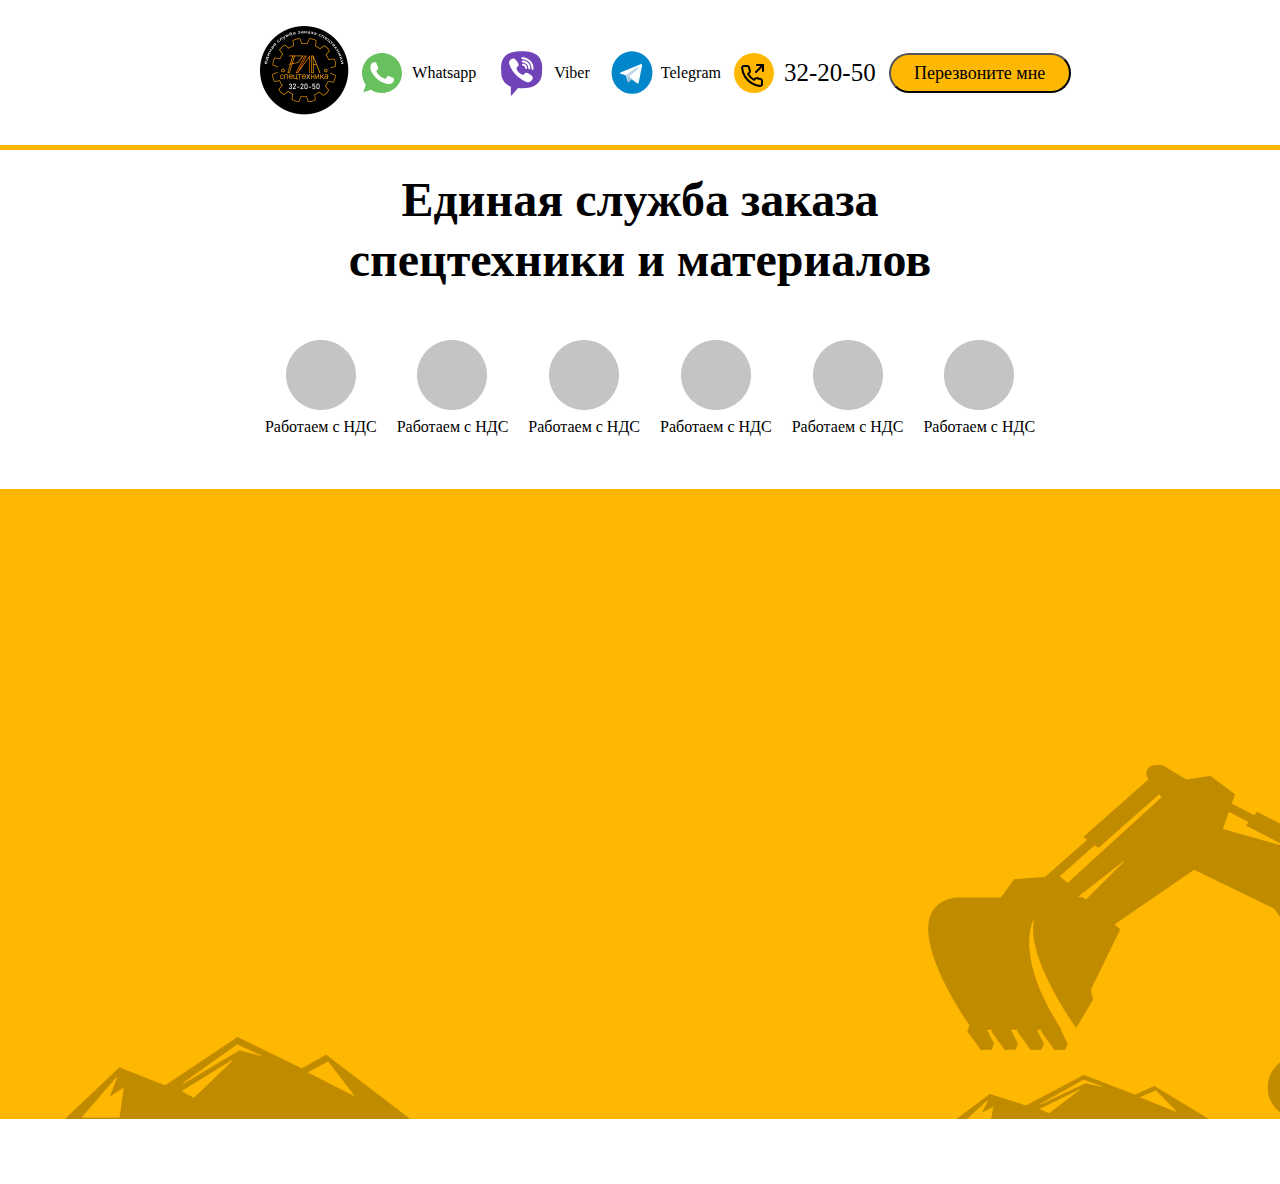
==== index.html @ a7c068f3 "main_page" ====
<!DOCTYPE html>
<html lang="ru">
<head>
    <title>РИА-спецтехника</title>
    <meta name="description" content=""/>
	<meta name="keywords" content=""/>
    <meta charset="UTF-8">
    <meta http-equiv="X-UA-Compatible" content="IE=edge">
    <meta name="viewport" content="width=device-width, initial-scale=1.0">
    <link rel="stylesheet" href="css/reset.css">
    <link rel="stylesheet" href="css/style.css">
</head>

<body>
    <div class="wrapper">
        <header>
            <div class="container">
                <ul class="social">
                    <a href="/" class="header__logo"><img src="images/logo.png" alt="logo"></a>
                    <li class="social__item whatsapp"><a href="/"><img src="images/WhatsApp 1.svg" alt=""></a><span>Whatsapp</span></li>
                    <li class="social__item viber"><a href="/"><img src="images/viber_1.svg" alt=""></a><span>Viber</span></li>
                    <li class="social__item telegramm"><a href="/"><img src="images/telegram.svg" alt=""></a><span>Telegram</span></li>
                    <li class="social__item call"><a href="tel:32-20-50"><img src="images/call.svg" alt=""></a><span>32-20-50</span></li>
                    <button type="button" class="btn__item" data-toggle="modal" data-target="#modal-call__me">Перезвоните мне</button>
                </ul>
            </div>
            <div class="divider"></div>
        </header>
        <main>
            <div class="container">
                <h1>Единая служба заказа <br> спецтехники и материалов</h1>
                <ul class="adv">
                    <li class="adv__item"><img src="images/ellipse.png" alt=""><span class="adv__span">Работаем с НДС</span></img></li>
                    <li class="adv__item"><img src="images/ellipse.png" alt=""><span class="adv__span">Работаем с НДС</span></img></li>
                    <li class="adv__item"><img src="images/ellipse.png" alt=""><span class="adv__span">Работаем с НДС</span></img></li>
                    <li class="adv__item"><img src="images/ellipse.png" alt=""><span class="adv__span">Работаем с НДС</span></img></li>
                    <li class="adv__item"><img src="images/ellipse.png" alt=""><span class="adv__span">Работаем с НДС</span></img></li>
                    <li class="adv__item"><img src="images/ellipse.png" alt=""><span class="adv__span">Работаем с НДС</span></img></li>
                </ul>
            </div>
            <div class="order__background">
                <img src="images/background_1.png" class="back1" alt="">
                <img src="images/background_2.png" class="back2" alt="">
            </div>
        </main>
        <footer>
    
        </footer>
    </div>
</body>
</html>
---- css/style.css ----
html {
    font-family: Roboto;
    font-style: normal;
    -ms-text-size-adjust: 100%;
    -webkit-text-size-adjust: 100%
}

.container{
    max-width: 1440px;
    margin: 0px auto;
    padding: 0px 15px;
    display: flex;
}

@media(max-width:1200px){
    .container{
        max-width: 970px;
    }
}
@media(max-width:992px){
    .container{
        max-width: 750px;
    }
}
@media(max-width:767px){
    .container{
        max-width: none;
    }
}

.wrapper{
    display: flex;
    min-height: 100%;
    overflow: hidden;
    flex-direction: column;
}

header .container{
    display: flex;
    flex-direction: column;
    align-items: center;
}
main .container{
    flex-direction: column;
}


.header__logo img{
    max-width: 113px;
    max-height: 113px;
}

.social{
    display: flex;
    align-items: center;
}

.social__item{
    display: flex;
    align-items: center;
}

.whatsapp a, .call a{
    margin-right: 10px;
}

.social__item span{
    margin-right: 13px;
}

.call span{
    font-size: 25px;
    font-weight: 500px;
}

.btn__item{
    width: 182px;
    height: 40px;
    background: #FFB802;
    border-radius: 35px;
    font-weight: 500;
    font-size: 18px;
    line-height: 20px;
}

.divider{
    border-bottom: 5px solid #FFB802;
}

main h1{
    font-size: 48px;
    line-height: 60px;
    text-align: center;
    margin: 20px 0px 50px 0px;
}

.adv{
    display: flex;
    margin: 0 auto;
    margin-bottom: 50px;
}

.adv__item{
    margin-right: 20px;
    text-align: -webkit-center;
}

.adv__item img{
    margin-bottom: 5px;
}


.order__background{
    height: 630px;
    position: relative;
    background: #FFB802;
    margin-bottom: 65px;
    overflow: hidden;
}

.back1{
    position: absolute;
    width: 358px;
    height: 94px;
    left: 52px;
    top: 548px;
}

.back2{
    position: absolute;
    width: 480px;
    height: 369px;
    left: 928px;
    top: 276px;
}
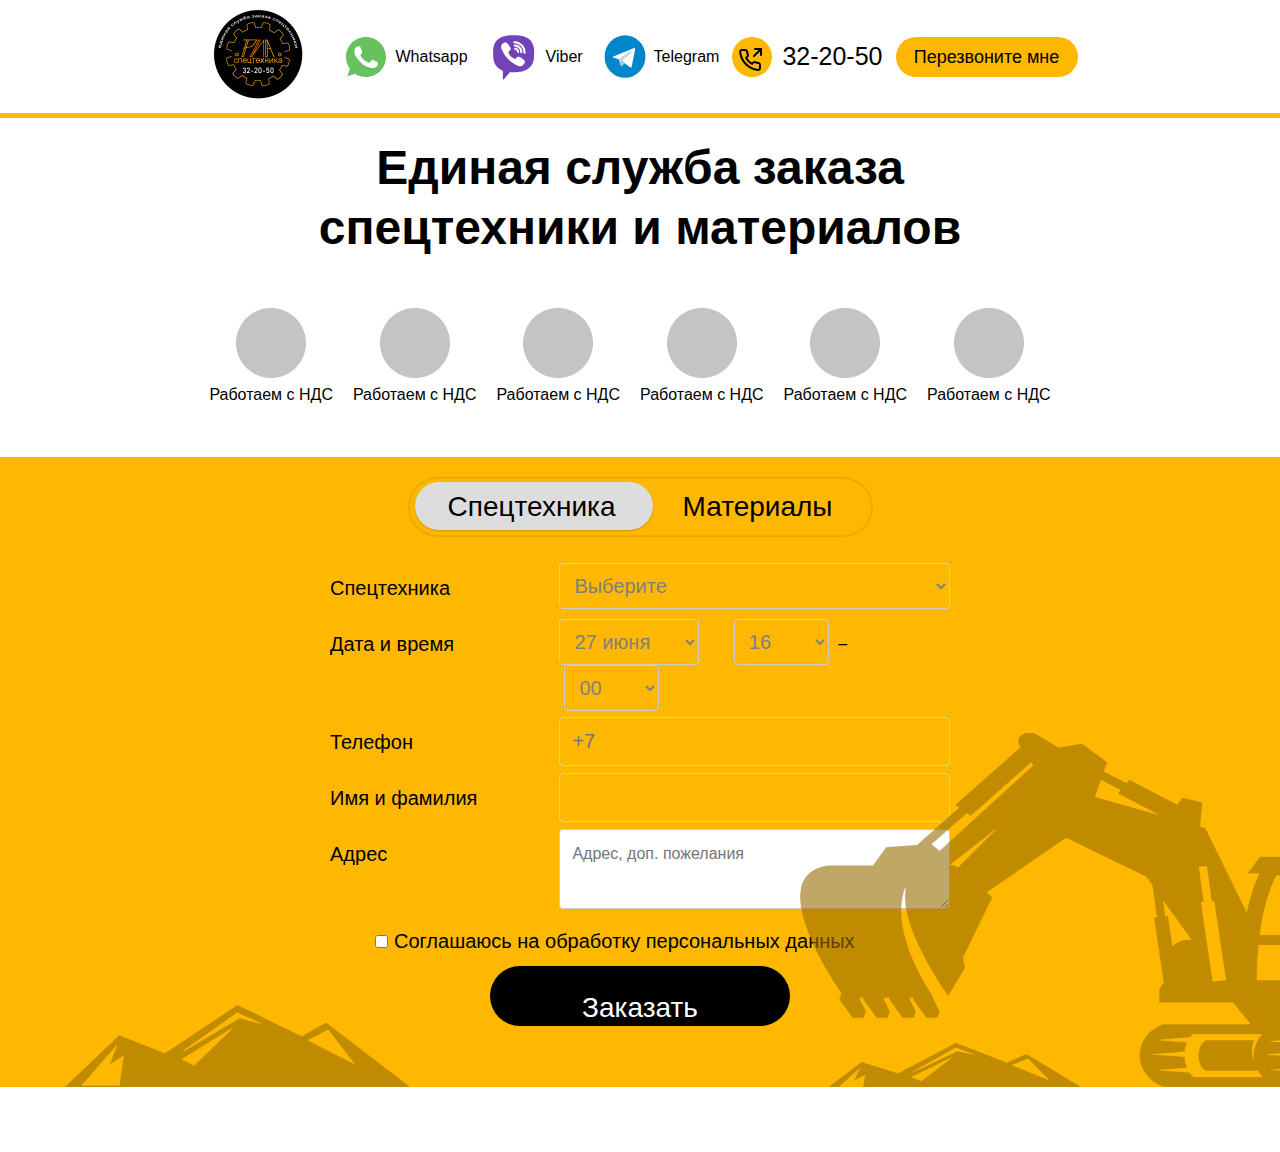
==== commit 0554cd2e: "office" ====
--- a/index.html
+++ b/index.html
@@ -39,6 +39,82 @@
                 </ul>
             </div>
             <div class="order__background">
+                <div class="order__wrapper">
+                    <div class="toggle">
+                      <input type="checkbox" class="check">
+                      <b class="b switch"></b>
+                      <b class="b track"><span class="left">Спецтехника</span><span class="right">Материалы</span></b>
+                    </div>
+                    <form action="" class="order">
+                       <div class="row">
+                          <div class="col-25">
+                            <label for="fname">Спецтехника</label>
+                          </div>
+                          <div class="col-75">
+                            <select id="tech" name="tech">
+                              <option value="" disabled selected>Выберите</option>
+                              <option value="kamaz">Камаз</option>
+                              <option value="traktor">Трактор</option>
+                              <option value="samosval">Самосвал</option>
+                            </select>
+                          </div>
+                        </div>
+                        <div class="row">
+                          <div class="col-25">
+                            <label for="lname">Дата и время</label>
+                          </div>
+                          <div class="col-75">
+                                    <select id="day" name="country">
+                              <option value="australia">27 июня</option>
+                              <option value="canada">28 июня</option>
+                              <option value="usa">29 июня</option>
+                            </select>
+                                    <select id="hour" name="country">
+                              <option value="australia">16</option>
+                              <option value="canada">17</option>
+                              <option value="usa">18</option>
+                            </select><span> &ndash; </span>
+                                    <select id="minute" name="country">
+                              <option value="australia">00</option>
+                              <option value="canada">20</option>
+                              <option value="usa">40</option>
+                            </select>
+                          </div>
+                        </div>
+                        <div class="row">
+                          <div class="col-25">
+                            <label for="country">Телефон</label>
+                          </div>
+                          <div class="col-75">
+                              <input type="text" name="order__phone" placeholder="+7" >
+                          </div>
+                        </div>
+                          <div class="row">
+                          <div class="col-25">
+                            <label for="country">Имя и фамилия</label>
+                          </div>
+                          <div class="col-75">
+                              <input type="text" name="order__fio" placeholder="" >
+                          </div>
+                        </div>
+                        <div class="row">
+                          <div class="col-25">
+                            <label for="subadressject">Адрес</label>
+                          </div>
+                          <div class="col-75">
+                            <textarea id="adress" name="adress" placeholder="Адрес, доп. пожелания"></textarea>
+                          </div>
+                        </div>
+                      <div class="mid__row">
+                        <label>
+                      <input class="accept" type="checkbox" name="accept" value="yes">  Соглашаюсь на обработку персональных данных
+                    </label>
+                        <div class="row">
+                          <input type="submit" value="Заказать">
+                        </div>
+                      </div>
+                    </form>
+                      </div>
                 <img src="images/background_1.png" class="back1" alt="">
                 <img src="images/background_2.png" class="back2" alt="">
             </div>
--- a/css/style.css
+++ b/css/style.css
@@ -1,12 +1,12 @@
 html {
-    font-family: Roboto;
+    font-family: -apple-system, BlinkMacSystemFont, "Segoe UI", Roboto, "Helvetica Neue", Arial, sans-serif, "Apple Color Emoji", "Segoe UI Emoji", "Segoe UI Symbol";
     font-style: normal;
     -ms-text-size-adjust: 100%;
     -webkit-text-size-adjust: 100%
 }
 
 .container{
-    max-width: 1440px;
+    max-width: 940px;
     margin: 0px auto;
     padding: 0px 15px;
     display: flex;
@@ -45,6 +45,9 @@
 }
 
 
+.header__logo{
+    margin-right: 30px;
+}
 .header__logo img{
     max-width: 113px;
     max-height: 113px;
@@ -70,7 +73,7 @@
 
 .call span{
     font-size: 25px;
-    font-weight: 500px;
+    font-weight: 500;
 }
 
 .btn__item{
@@ -81,6 +84,7 @@
     font-weight: 500;
     font-size: 18px;
     line-height: 20px;
+    border: none;
 }
 
 .divider{
@@ -130,6 +134,247 @@
     position: absolute;
     width: 480px;
     height: 369px;
-    left: 928px;
+    right: 0px;
     top: 276px;
-}+}
+
+
+
+
+
+
+
+
+
+
+
+
+
+
+
+
+
+
+
+
+* {
+    margin: 0;
+    padding: 0;
+    position: relative;
+    box-sizing: border-box;
+  }
+  
+  html, body {
+    height: 100%;
+  }
+  
+  .b {
+    display: block;
+  }
+  
+  .toggle {
+    position: absolute;
+    top: 20px;
+    width: 465px;
+    height: 60px;
+    border-radius: 100px;
+  /*   background-color: #ddd; */
+    
+    overflow: hidden;
+    box-shadow: inset 0 0 2px 1px rgba(0,0,0,.05);
+  }
+  
+  .check {
+    position: absolute;
+    display: block;
+    cursor: pointer;
+    top: 0;
+    left: 0;
+    width: 100%;
+    height: 100%;
+    opacity: 0;
+    z-index: 6;
+  }
+  
+    
+  
+    .check:checked ~ .switch {
+      right: 7px;
+      left: 220px;
+      transition: .35s cubic-bezier(0.785, 0.135, 0.150, 0.860);
+      transition-property: left, right;
+      transition-delay: .05s, 0s;
+    }
+  
+  .switch {
+    position: absolute;
+    left: 7px;
+    top: 5px;
+    bottom: 7px;
+    right: 220px;
+    background-color: #fff;
+    border-radius: 36px;
+    z-index: 1;
+    transition: .35s cubic-bezier(0.785, 0.135, 0.150, 0.860);
+    transition-property: left, right;
+    transition-delay: 0s, .05s;
+    box-shadow: 0 1px 2px rgba(0,0,0,.2);
+    background-color: #ddd;
+  }
+  
+  .track {
+    position: absolute;
+    left: 0;
+    top: 0;
+    right: 0;
+    bottom: 0;
+    transition: .35s cubic-bezier(0.785, 0.135, 0.150, 0.860);
+    box-shadow: inset 0 0 0 2px rgba(0,0,0,.05);
+    border-radius: 40px;
+  }
+  
+  .track span{
+    position: absolute;
+    font-weight: 500;
+    font-size: 28px;
+    line-height: 60px;
+     z-index:2 ;
+  }
+  
+  .track .left{
+    left: 40px;
+  }
+  
+  .track .right{
+    right: 40px;
+  }
+  
+  
+  
+  input[type=text], select, textarea {
+      width: 100%;
+      padding: 12px;
+      border: 1px solid #ccc;
+      border-radius: 4px;
+      resize: vertical;
+  }
+  
+  label {
+      padding: 15px 50px 15px 0;
+      display: inline-block;
+      font-size: 20px;
+  }
+  
+  input[type=submit] {
+      background-color: #4CAF50;
+      color: white;
+      padding: 12px 20px;
+      border: none;
+      border-radius: 4px;
+      cursor: pointer;
+      float: right;
+  }
+  
+  
+  
+  
+  
+  .col-25 {
+      float: left;
+      width: 37%;
+      margin-top: 6px;
+  }
+  
+  .col-75 {
+      float: left;
+      width: 63%;
+      margin-top: 6px;
+  }
+  
+  /* Clear floats after the columns */
+  .row:after {
+      content: "";
+      display: table;
+      clear: both;
+  }
+  
+  /* Responsive layout - when the screen is less than 600px wide, make the two columns stack on top of each other instead of next to each other */
+  @media screen and (max-width: 600px) {
+      .col-25, .col-75, input[type=submit] {
+          width: 100%;
+          margin-top: 0;
+      }
+  }
+  
+  form{
+  /*   max-width: 600px; */
+    width: 620px;
+  }
+  
+  .order__wrapper{
+    display: flex;
+    flex-direction: column;
+    align-items: center;
+  }
+  
+  .order{
+    padding-top: 100px;
+    max-width: 620px;
+  }
+  
+  select, input{
+    background-color: transparent;
+    font-size: 20px;
+    line-height: 20px;
+    color: #808080;
+    padding: 10px;
+  }
+  
+  #day{
+    max-width: 140px;
+    margin-right: 30px;
+  }
+  
+  #hour{
+    margin-right: 5px;
+  }
+  #minute{
+    margin-left: 5px;
+  }
+  
+  
+  #hour, #minute{
+    max-width: 95px;
+  }
+  
+  #adress{
+    height:80px;
+  }
+  
+  label{
+    font-size: 20px;
+    line-height: 20px;
+    font-weight: 400;
+  }
+  
+  .accept{
+    font-weight: 400;
+  }
+  
+  input[type="submit"]{
+    background: #000000;
+    border-radius: 70px;
+    width: 300px;
+    height: 60px;
+    margin:0 auto;
+    font-weight: 500;
+  font-size: 28px;
+  line-height: 60px;
+    
+  }
+  
+  .mid__row{
+     flex-direction: column;
+     display: flex;
+     align-items: center;
+  }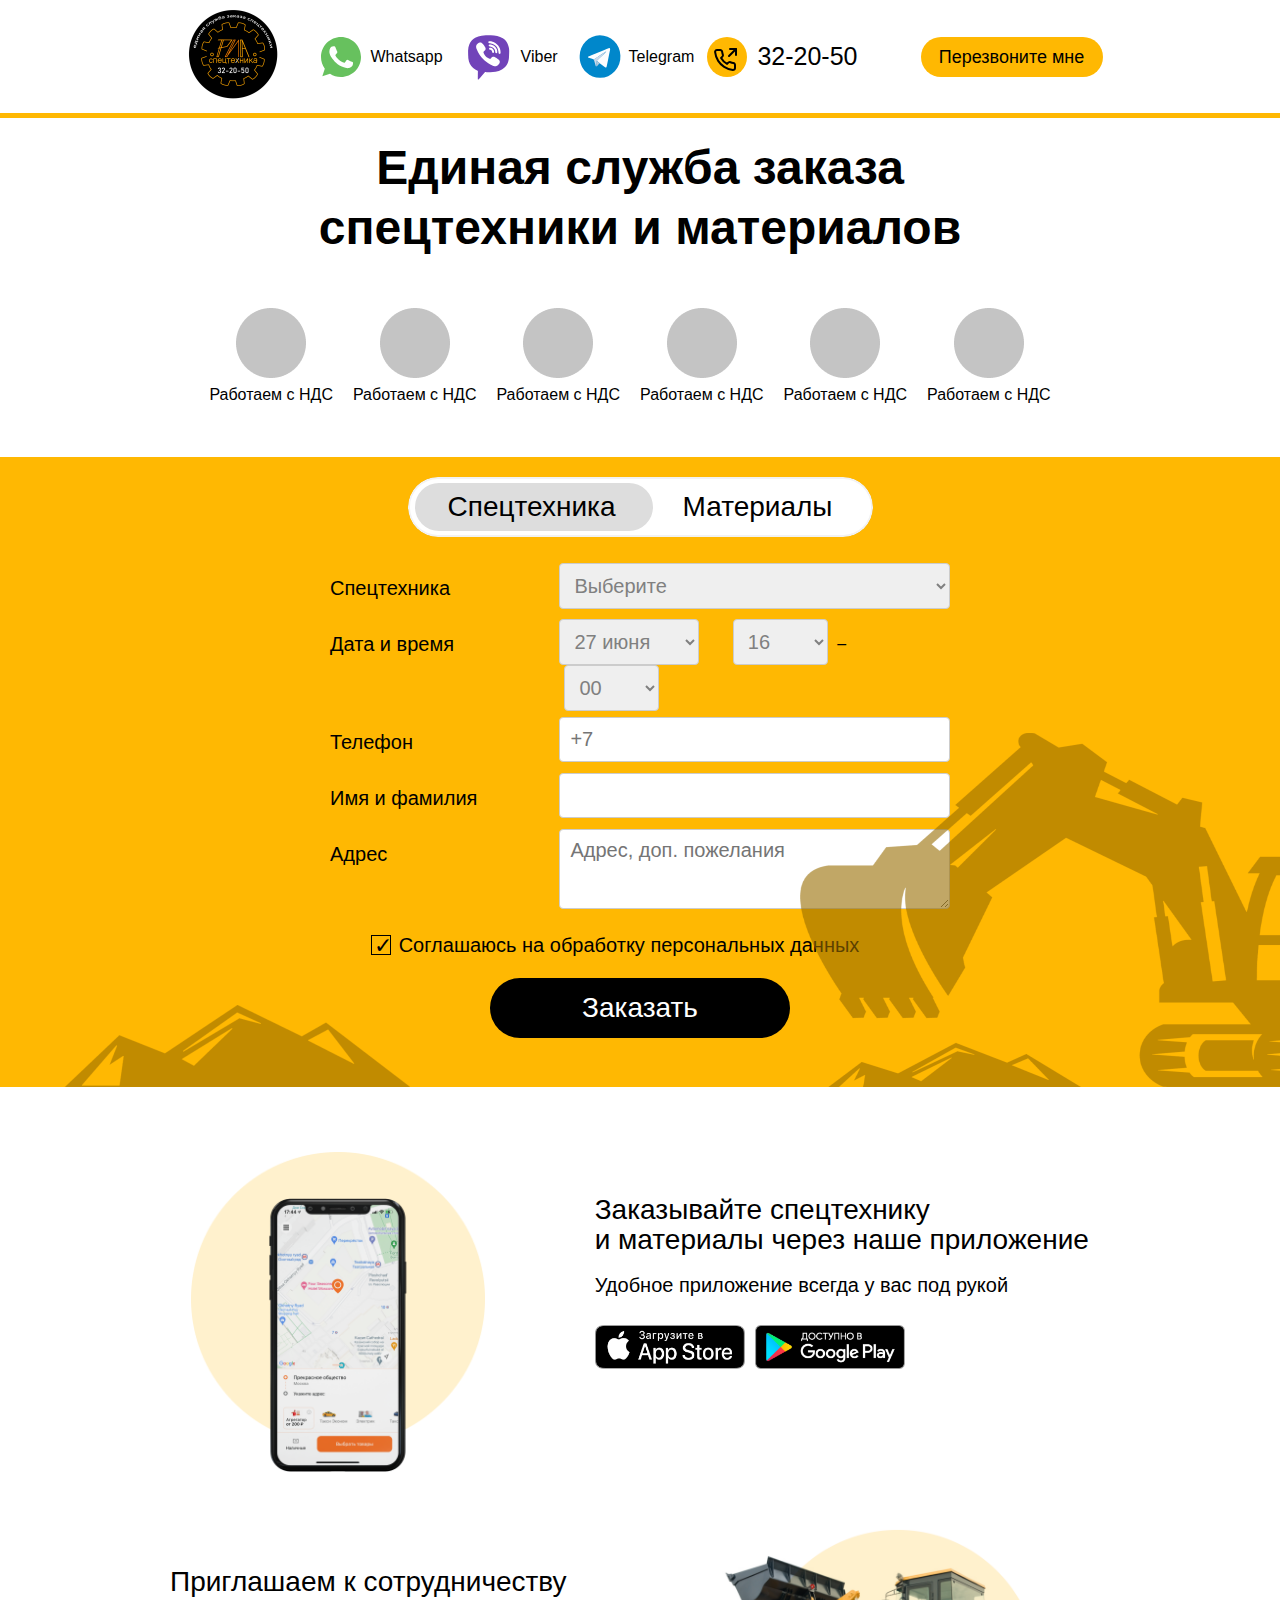
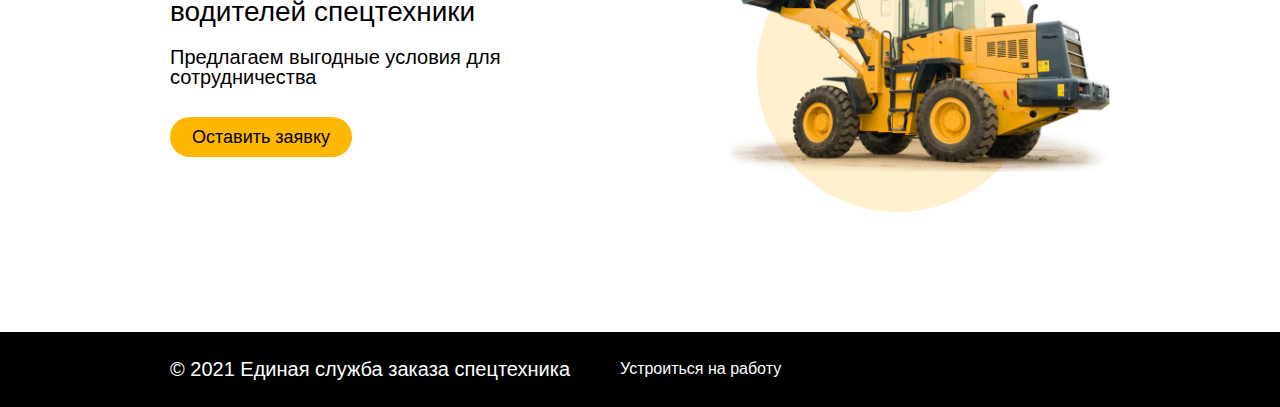
==== commit 0e82e7b4: "add job page" ====
--- a/index.html
+++ b/index.html
@@ -21,7 +21,7 @@
                     <li class="social__item viber"><a href="/"><img src="images/viber_1.svg" alt=""></a><span>Viber</span></li>
                     <li class="social__item telegramm"><a href="/"><img src="images/telegram.svg" alt=""></a><span>Telegram</span></li>
                     <li class="social__item call"><a href="tel:32-20-50"><img src="images/call.svg" alt=""></a><span>32-20-50</span></li>
-                    <button type="button" class="btn__item" data-toggle="modal" data-target="#modal-call__me">Перезвоните мне</button>
+                    <a href=""><button type="button" class="btn__item" data-toggle="modal" data-target="#modal-call__me">Перезвоните мне</button></a>
                 </ul>
             </div>
             <div class="divider"></div>
@@ -64,20 +64,20 @@
                             <label for="lname">Дата и время</label>
                           </div>
                           <div class="col-75">
-                                    <select id="day" name="country">
-                              <option value="australia">27 июня</option>
-                              <option value="canada">28 июня</option>
-                              <option value="usa">29 июня</option>
+                                    <select id="day" name="day">
+                              <option value="">27 июня</option>
+                              <option value="">28 июня</option>
+                              <option value="">29 июня</option>
                             </select>
-                                    <select id="hour" name="country">
-                              <option value="australia">16</option>
-                              <option value="canada">17</option>
-                              <option value="usa">18</option>
+                                    <select id="hour" name="hour">
+                              <option value="">16</option>
+                              <option value="">17</option>
+                              <option value="">18</option>
                             </select><span> &ndash; </span>
-                                    <select id="minute" name="country">
-                              <option value="australia">00</option>
-                              <option value="canada">20</option>
-                              <option value="usa">40</option>
+                                    <select id="minute" name="minute">
+                              <option value="">00</option>
+                              <option value="">20</option>
+                              <option value="">40</option>
                             </select>
                           </div>
                         </div>
@@ -106,11 +106,11 @@
                           </div>
                         </div>
                       <div class="mid__row">
-                        <label>
-                      <input class="accept" type="checkbox" name="accept" value="yes">  Соглашаюсь на обработку персональных данных
-                    </label>
+                       
+                    <input type="checkbox" id="accept" name="accept" value="yes" checked>
+                    <label for="accept"><span></span>Соглашаюсь на обработку персональных данных</label>
                         <div class="row">
-                          <input type="submit" value="Заказать">
+                          <input type="submit" value="Заказать" class="order__submit">
                         </div>
                       </div>
                     </form>
@@ -118,9 +118,39 @@
                 <img src="images/background_1.png" class="back1" alt="">
                 <img src="images/background_2.png" class="back2" alt="">
             </div>
+            <div class="app">
+              <div class="container flex">
+              <div class="mockup">
+                <img src="images/mockup_app.png" alt="">
+              </div>
+              <div class="download">
+                  <h2>Заказывайте спецтехнику <br> и материалы через наше приложение</h2>
+                  <h3>Удобное приложение всегда у вас под рукой</h3>
+                  <div class="apps">
+                    <img src="images/appstore.png" alt="">
+                    <img src="images/googleplay.png" alt="">
+                  </div>
+              </div>
+            </div>
+          </div>
+          <div class="sotr">
+            <div class="container flex">
+            <div class="sotr__accent">
+              <h2>Приглашаем к сотрудничеству <br> водителей спецтехники</h2>
+              <h3>Предлагаем выгодные условия для  сотрудничества</h3>
+              <a href="job.html"><button type="button" class="btn__item" data-toggle="" data-target="">Оставить заявку</button></a>
+          </div>
+          <div class="car">
+            <img src="images/car.png" alt="">
+          </div>
+        </div>
+          </div>
         </main>
         <footer>
-    
+          <div class="container">
+            <p>© 2021 Единая служба заказа спецтехника</p>
+            <a href="">Устроиться на работу</a>
+          </div>
         </footer>
     </div>
 </body>
--- a/css/style.css
+++ b/css/style.css
@@ -6,7 +6,7 @@
 }
 
 .container{
-    max-width: 940px;
+    max-width: 970px;
     margin: 0px auto;
     padding: 0px 15px;
     display: flex;
@@ -74,6 +74,10 @@
 .call span{
     font-size: 25px;
     font-weight: 500;
+}
+
+.call{
+    margin-right: 50px;
 }
 
 .btn__item{
@@ -85,6 +89,7 @@
     font-size: 18px;
     line-height: 20px;
     border: none;
+    cursor: pointer;
 }
 
 .divider{
@@ -209,8 +214,8 @@
   .switch {
     position: absolute;
     left: 7px;
-    top: 5px;
-    bottom: 7px;
+    top: 6px;
+    bottom: 6px;
     right: 220px;
     background-color: #fff;
     border-radius: 36px;
@@ -218,7 +223,6 @@
     transition: .35s cubic-bezier(0.785, 0.135, 0.150, 0.860);
     transition-property: left, right;
     transition-delay: 0s, .05s;
-    box-shadow: 0 1px 2px rgba(0,0,0,.2);
     background-color: #ddd;
   }
   
@@ -231,6 +235,7 @@
     transition: .35s cubic-bezier(0.785, 0.135, 0.150, 0.860);
     box-shadow: inset 0 0 0 2px rgba(0,0,0,.05);
     border-radius: 40px;
+    background-color: #fff;
   }
   
   .track span{
@@ -253,7 +258,7 @@
   
   input[type=text], select, textarea {
       width: 100%;
-      padding: 12px;
+      padding: 10px;
       border: 1px solid #ccc;
       border-radius: 4px;
       resize: vertical;
@@ -266,11 +271,11 @@
   }
   
   input[type=submit] {
-      background-color: #4CAF50;
+      background-color: #000;
       color: white;
-      padding: 12px 20px;
+      padding: 10px 20px;
       border: none;
-      border-radius: 4px;
+      border-radius: 70px;
       cursor: pointer;
       float: right;
   }
@@ -306,7 +311,7 @@
       }
   }
   
-  form{
+  .order{
   /*   max-width: 600px; */
     width: 620px;
   }
@@ -323,7 +328,6 @@
   }
   
   select, input{
-    background-color: transparent;
     font-size: 20px;
     line-height: 20px;
     color: #808080;
@@ -332,7 +336,7 @@
   
   #day{
     max-width: 140px;
-    margin-right: 30px;
+    margin-right: 29px;
   }
   
   #hour{
@@ -349,6 +353,9 @@
   
   #adress{
     height:80px;
+    font-size: 20px;
+    line-height: 20px;
+    color: #808080;
   }
   
   label{
@@ -359,17 +366,19 @@
   
   .accept{
     font-weight: 400;
-  }
-  
-  input[type="submit"]{
+    height: 16px;
+    width: 16px;
+  }
+  
+  .order__submit{
     background: #000000;
     border-radius: 70px;
     width: 300px;
     height: 60px;
     margin:0 auto;
     font-weight: 500;
-  font-size: 28px;
-  line-height: 60px;
+    font-size: 28px;
+    line-height: 40px;
     
   }
   
@@ -377,4 +386,156 @@
      flex-direction: column;
      display: flex;
      align-items: center;
-  }+  }
+
+  input[type=checkbox] + label span {
+    border: 1px solid #000;
+    font-size: 24pt;
+    display: inline-block;
+    width: 20px;
+    height: 20px;
+    line-height: 0.25em;
+    margin: 4px 8px 8px 0px;
+    padding: 2px;
+    text-align: center;
+    vertical-align: middle;
+}
+ input[type=checkbox]:checked + label span::after {
+    content: "\2713";
+    font-size: 22px;
+    height: 3px;
+}
+
+input[id=accept]{
+    display: none;
+}
+
+
+.mockup{
+    margin-right: 100px;
+}
+.mockup img{
+    max-width: 300px;
+    max-height: 320px;
+}
+
+.app{
+    display: flex;
+}
+main h2{
+    font-weight: 500;
+    font-size: 28px;
+    line-height: 30px;
+    margin-bottom: 20px;
+}
+main h3{
+    font-weight: 400;
+    font-size: 20px;
+    line-height: 20px;
+    margin-bottom: 30px;
+}
+
+.apps{
+    display: flex;
+}
+
+.apps img{
+    max-width: 150px;
+    max-height: 50px;
+}
+.app img:first-child{
+    margin-right: 10px;
+}
+
+.container.flex{
+    flex-direction: row;
+    align-items: center;
+    margin-bottom: 40px;
+}
+
+.download{
+    padding-bottom: 60px;
+}
+.sotr__accent{
+    margin-right: 110px;
+}
+
+.car img{
+    max-width: 415px;
+    max-height: 300px;
+}
+
+footer{
+    background: #000000;
+    color: #fff;
+    min-height: 70px;
+    display: flex;
+    padding: 25px 0px;
+    margin-top: 80px;
+}
+
+footer .container{
+    width: 100%;
+}
+
+
+footer p{
+    margin-right: 50px;
+}
+
+
+
+
+
+
+
+
+
+
+
+
+
+/* job */
+.job__inner{
+    display: flex;
+}
+
+.job__left{
+    margin-right: 80px;
+}
+
+.job__left p{
+    margin-bottom: 23px;
+}
+
+.job__left li{
+    list-style:disc;
+}
+
+.job__left ul{
+    padding-left: 40px;
+}
+
+.job__right{
+    max-height: 570px;
+    max-width: 300px;
+    background: #FFB802;
+    border-radius: 10px;
+    padding: 10px;
+}
+
+.job__submit{
+    width: 100%;
+    height: 50px;
+}
+
+.accept__label{
+    font-size: 16px;
+    line-height: 8px;
+    margin-bottom: 10px;
+}
+
+p{
+    font-size: 20px;
+    line-height: 25px;
+}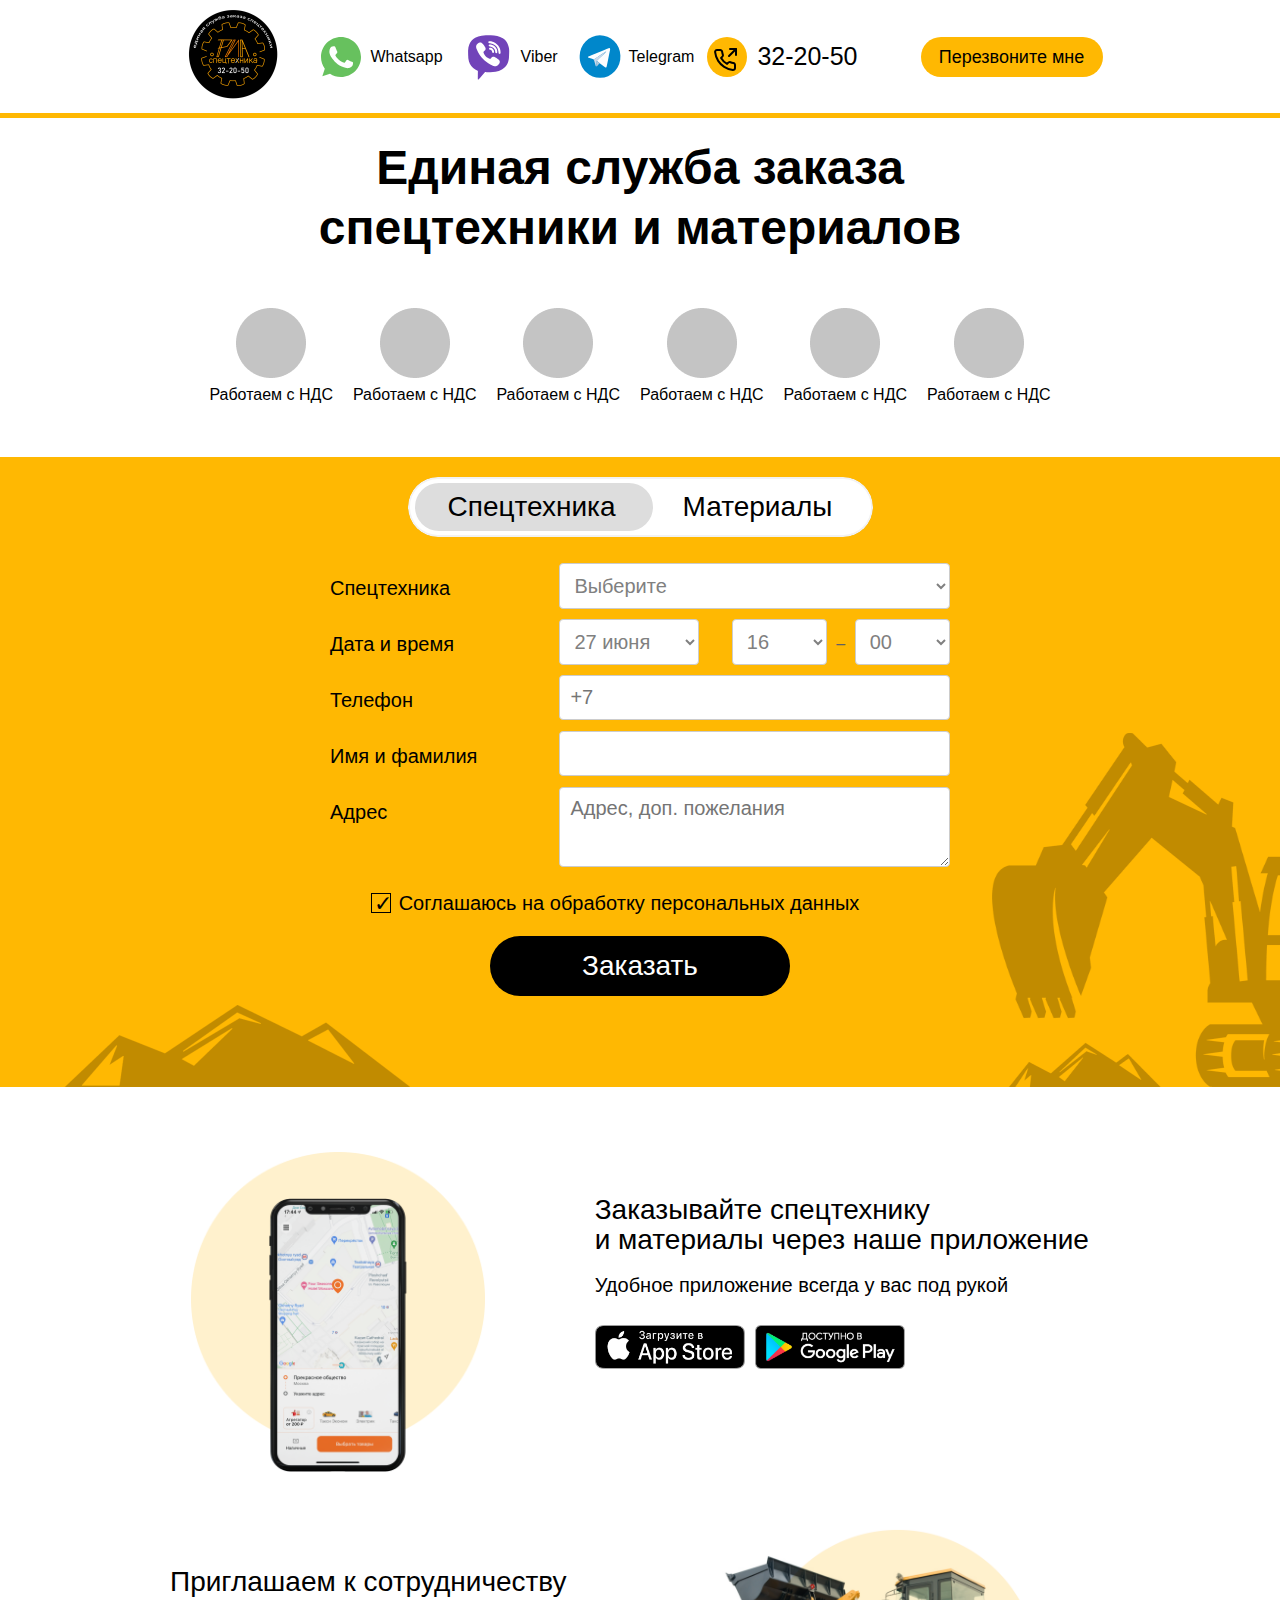
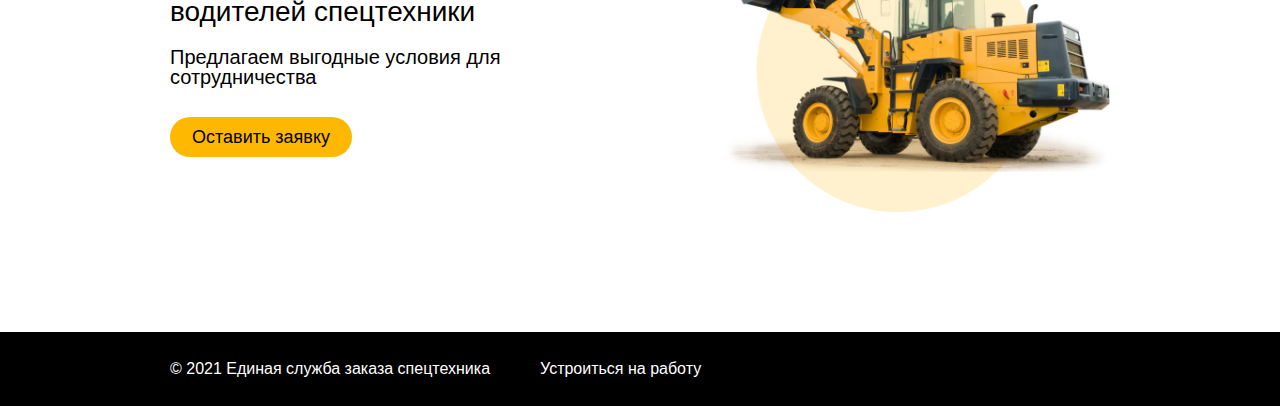
==== commit a0599224: "adapt" ====
--- a/index.html
+++ b/index.html
@@ -73,7 +73,7 @@
                               <option value="">16</option>
                               <option value="">17</option>
                               <option value="">18</option>
-                            </select><span> &ndash; </span>
+                            </select><span class="dash"> &ndash; </span>
                                     <select id="minute" name="minute">
                               <option value="">00</option>
                               <option value="">20</option>
--- a/css/style.css
+++ b/css/style.css
@@ -12,7 +12,13 @@
     display: flex;
 }
 
-@media(max-width:1200px){
+@media(max-width:992px) {
+  .container{
+    padding: 0px 10px;
+  }
+}
+
+/* @media(max-width:1200px){
     .container{
         max-width: 970px;
     }
@@ -26,7 +32,7 @@
     .container{
         max-width: none;
     }
-}
+} */
 
 .wrapper{
     display: flex;
@@ -52,12 +58,24 @@
     max-width: 113px;
     max-height: 113px;
 }
-
+@media(max-width: 710px){
+  .header__logo img{
+    max-width: 65px;
+    max-height: 65px;
+  }
+}
 .social{
     display: flex;
     align-items: center;
-}
-
+    flex-wrap: wrap;
+}
+@media(max-width:955px){
+  .social{
+    width: 100%;
+    justify-content: space-between;
+    margin-bottom: 10px;
+  }
+}
 .social__item{
     display: flex;
     align-items: center;
@@ -70,6 +88,13 @@
 .social__item span{
     margin-right: 13px;
 }
+@media(max-width: 955px){
+  .social__item span:not(.call span){
+    display: none;
+  }
+}
+
+
 
 .call span{
     font-size: 25px;
@@ -78,6 +103,17 @@
 
 .call{
     margin-right: 50px;
+}
+@media(max-width:955px){
+  .call{
+    margin-left: 10px;
+    margin-right: 0px;
+  }
+}
+@media(max-width:767px){
+  .call a{
+    width: 27px;
+  }
 }
 
 .btn__item{
@@ -91,6 +127,13 @@
     border: none;
     cursor: pointer;
 }
+@media(max-width:767px){
+  .btn__item{
+    width: 136px;
+    height: 30px;
+    font-size: 14px;
+  }
+}
 
 .divider{
     border-bottom: 5px solid #FFB802;
@@ -102,13 +145,29 @@
     text-align: center;
     margin: 20px 0px 50px 0px;
 }
+@media(max-width:767px){
+  main h1{
+    font-weight: 500;
+    font-size: 28px;  
+    line-height: 30px;
+    margin: 10px 0px 20px 0px;
+  }
+}
+
 
 .adv{
     display: flex;
     margin: 0 auto;
     margin-bottom: 50px;
 }
-
+@media(max-width:767px){
+  .adv{
+    flex-direction: column;
+    margin: unset;
+    align-items: baseline;
+    margin-bottom: 20px;
+  }
+}
 .adv__item{
     margin-right: 20px;
     text-align: -webkit-center;
@@ -117,6 +176,15 @@
 .adv__item img{
     margin-bottom: 5px;
 }
+
+@media(max-width:767px){.adv__span{
+  display: inline-block;
+  margin: 10px 0px 0px 10px;
+}}
+@media(max-width:767px){.adv__item img{
+  float:left;
+  width: 40px;
+}}
 
 
 .order__background{
@@ -137,13 +205,27 @@
 
 .back2{
     position: absolute;
-    width: 480px;
+    width: 416px;
     height: 369px;
     right: 0px;
     top: 276px;
 }
-
-
+@media(max-width: 1460px){
+  .back2{
+    width: calc(416px - 10%);
+  }
+}
+@media(max-width: 1210px){
+  .back2{
+    width: calc(416px - 15%);
+  }
+}
+
+@media(max-width: 1120px){
+  .back1,.back2{
+    display: none;
+  }
+}
 
 
 
@@ -331,12 +413,13 @@
     font-size: 20px;
     line-height: 20px;
     color: #808080;
+    background-color: #fff;
     padding: 10px;
   }
   
   #day{
     max-width: 140px;
-    margin-right: 29px;
+    margin-right: 28px;
   }
   
   #hour{
@@ -350,7 +433,10 @@
   #hour, #minute{
     max-width: 95px;
   }
-  
+  .dash{
+    color:#616161;
+  }
+
   #adress{
     height:80px;
     font-size: 20px;
@@ -521,21 +607,35 @@
     max-width: 300px;
     background: #FFB802;
     border-radius: 10px;
-    padding: 10px;
-}
-
+    padding: 20px;
+}
+.job__right h2{
+  font-weight: 500;
+  font-size: 26px;
+  line-height: 40px;
+}
+.job__right label{
+  padding: 0px;
+  font-size: 16px;
+  line-height: 20px;
+  font-weight: 400;
+  margin-bottom: 13px;
+}
+.job__right label:not(:first-of-type){
+  margin-top: 18px;
+}
 .job__submit{
     width: 100%;
     height: 50px;
-}
-
-.accept__label{
-    font-size: 16px;
-    line-height: 8px;
-    margin-bottom: 10px;
-}
-
-p{
+    font-size: 18px;
+}
+
+.job__right .accept__label{
+    margin-bottom: 20px;
+}
+
+.job__left p{
     font-size: 20px;
     line-height: 25px;
-}+}
+
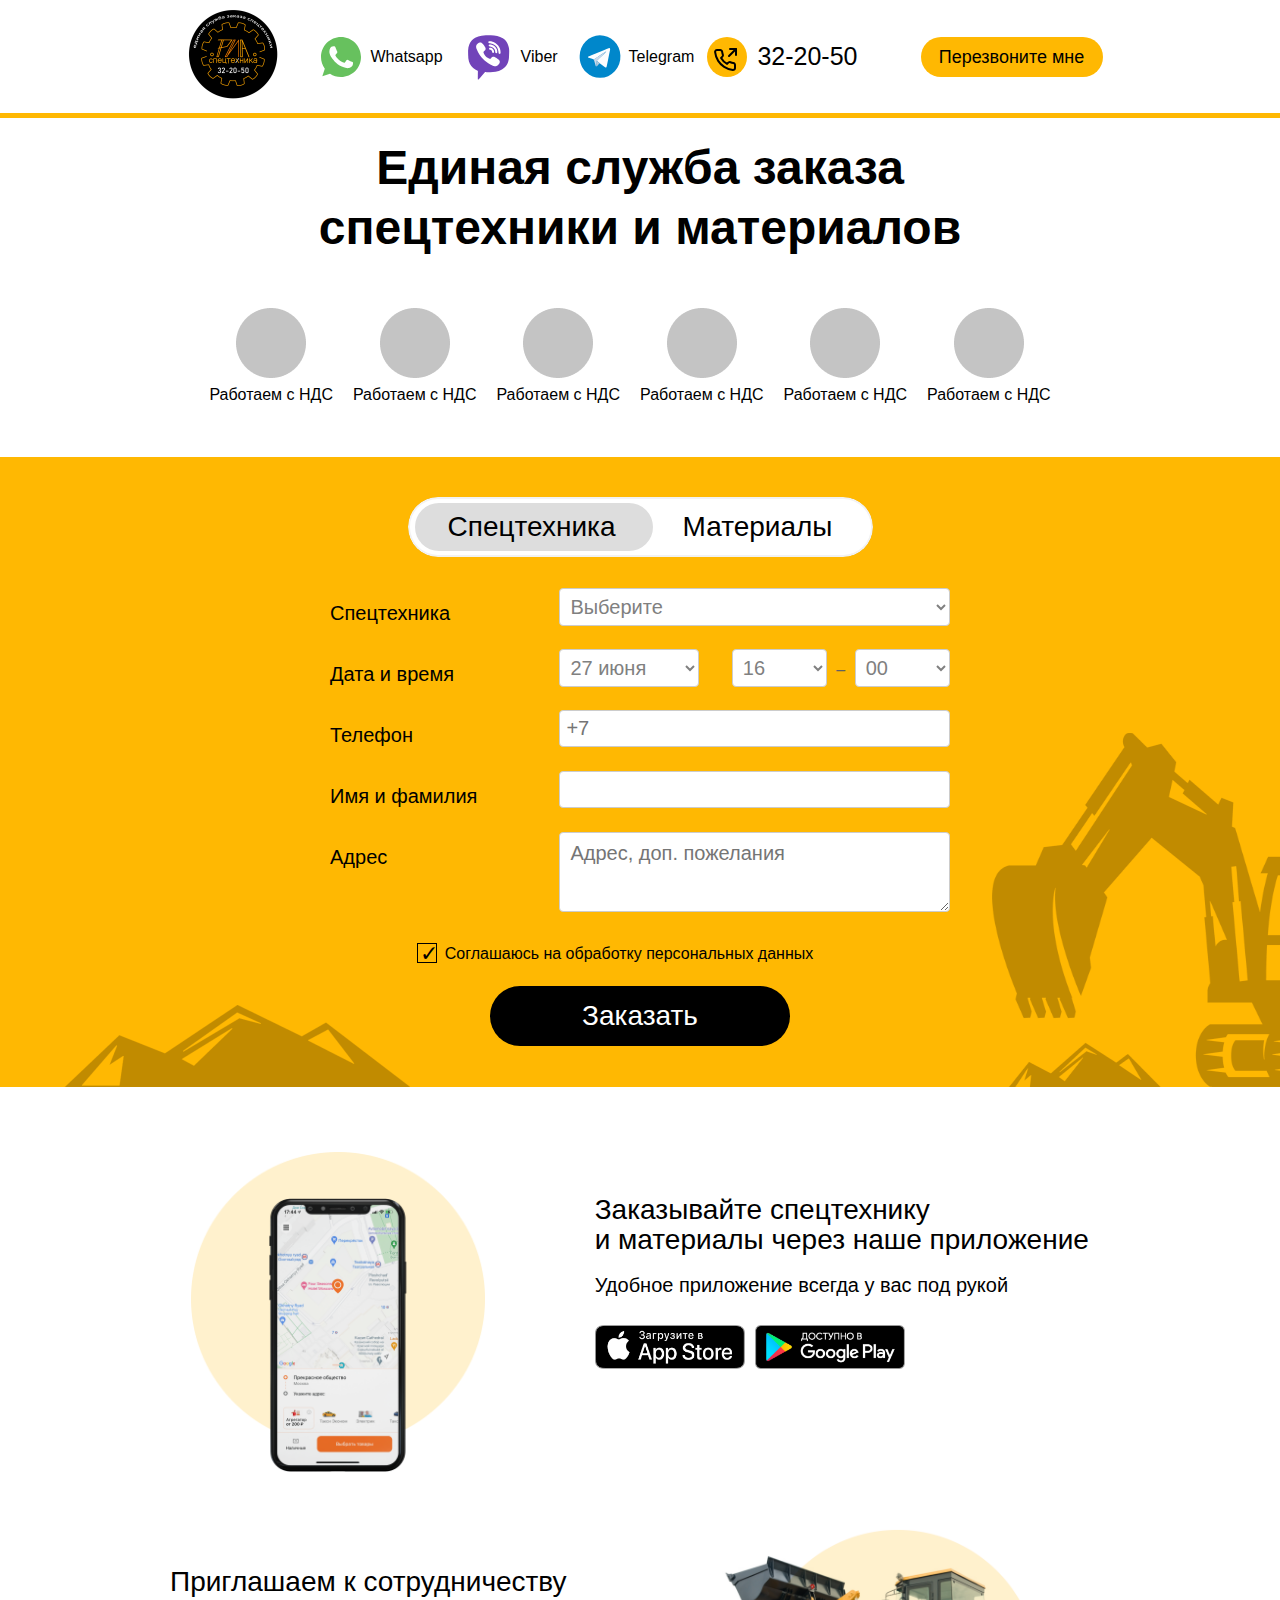
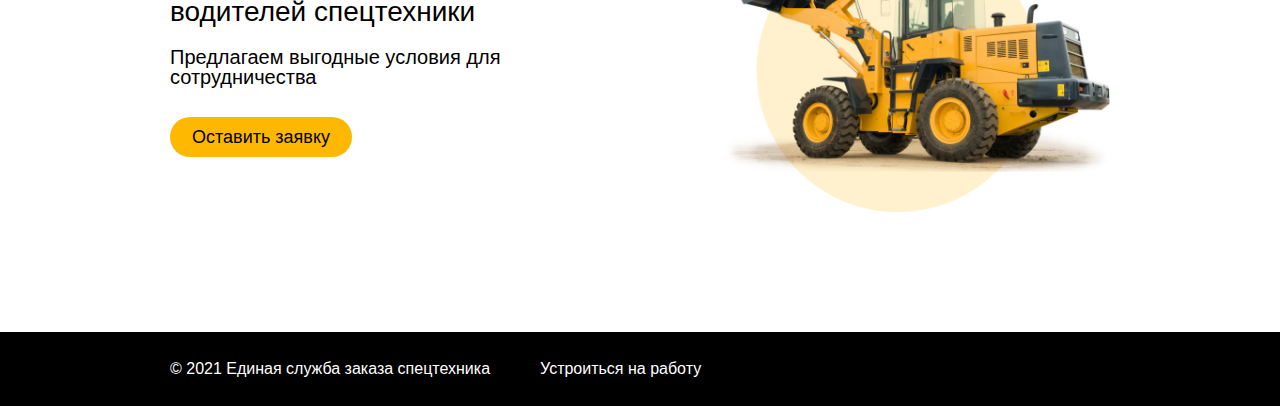
==== commit bc98c6ef: "final mobile" ====
--- a/index.html
+++ b/index.html
@@ -39,6 +39,7 @@
                 </ul>
             </div>
             <div class="order__background">
+              <div class="container">
                 <div class="order__wrapper">
                     <div class="toggle">
                       <input type="checkbox" class="check">
@@ -108,13 +109,14 @@
                       <div class="mid__row">
                        
                     <input type="checkbox" id="accept" name="accept" value="yes" checked>
-                    <label for="accept"><span></span>Соглашаюсь на обработку персональных данных</label>
-                        <div class="row">
+                    <label class="agree__label" for="accept"><span></span>Соглашаюсь на обработку персональных данных</label>
+                        <div class="row row__submit">
                           <input type="submit" value="Заказать" class="order__submit">
                         </div>
                       </div>
                     </form>
                       </div>
+                    </div>
                 <img src="images/background_1.png" class="back1" alt="">
                 <img src="images/background_2.png" class="back2" alt="">
             </div>
@@ -135,6 +137,9 @@
           </div>
           <div class="sotr">
             <div class="container flex">
+              <div class="mobile__car">
+                <img src="images/car.png" alt="">
+              </div>
             <div class="sotr__accent">
               <h2>Приглашаем к сотрудничеству <br> водителей спецтехники</h2>
               <h3>Предлагаем выгодные условия для  сотрудничества</h3>
--- a/css/style.css
+++ b/css/style.css
@@ -177,15 +177,22 @@
     margin-bottom: 5px;
 }
 
-@media(max-width:767px){.adv__span{
+/* @media(max-width:767px){.adv__span{
   display: inline-block;
   margin: 10px 0px 0px 10px;
-}}
+}} */
 @media(max-width:767px){.adv__item img{
   float:left;
   width: 40px;
-}}
-
+  margin-bottom:unset;
+  margin-right: 10px;
+}}
+@media(max-width:767px){.adv__item{
+    margin-bottom:10px;
+    text-align: -webkit-left;
+    display: flex;
+    align-items: center;
+  }}
 
 .order__background{
     height: 630px;
@@ -194,7 +201,10 @@
     margin-bottom: 65px;
     overflow: hidden;
 }
-
+@media(max-width:767px){.order__background{
+    margin-bottom: 30px;
+    height: 640px;
+}}
 .back1{
     position: absolute;
     width: 358px;
@@ -261,7 +271,7 @@
   
   .toggle {
     position: absolute;
-    top: 20px;
+    top: 40px;
     width: 465px;
     height: 60px;
     border-radius: 100px;
@@ -270,7 +280,11 @@
     overflow: hidden;
     box-shadow: inset 0 0 2px 1px rgba(0,0,0,.05);
   }
-  
+  @media(max-width:767px){.toggle{
+    top: 27px;
+    width: 300px;
+    height: 40px;
+  }}
   .check {
     position: absolute;
     display: block;
@@ -292,7 +306,11 @@
       transition-property: left, right;
       transition-delay: .05s, 0s;
     }
-  
+  @media(max-width:767px){.check:checked ~ .switch{
+       left: 146px;
+       right: 3px;
+  }}
+
   .switch {
     position: absolute;
     left: 7px;
@@ -307,7 +325,12 @@
     transition-delay: 0s, .05s;
     background-color: #ddd;
   }
-  
+  @media(max-width:767px){.switch{
+    right: 146px;
+    left: 3px;
+    top: 3px;
+    bottom: 3px;
+  }}
   .track {
     position: absolute;
     left: 0;
@@ -327,31 +350,47 @@
     line-height: 60px;
      z-index:2 ;
   }
-  
+  @media(max-width:767px){.track span{
+    font-size: 16px;
+    line-height: 37px;
+  }}
   .track .left{
     left: 40px;
   }
-  
+  @media(max-width:767px){.track .left{
+    left: 27px;
+  }}
   .track .right{
     right: 40px;
   }
-  
+  @media(max-width:767px){.track .right{
+    right: 35px;
+  }}
   
   
   input[type=text], select, textarea {
       width: 100%;
-      padding: 10px;
+      /* padding: 10px; */
       border: 1px solid #ccc;
       border-radius: 4px;
       resize: vertical;
   }
-  
+  textarea{
+    padding: 10px;
+  }
+
   label {
       padding: 15px 50px 15px 0;
       display: inline-block;
       font-size: 20px;
-  }
-  
+      line-height: 20px;
+      font-weight: 400;
+  }
+  @media(max-width:767px){label{
+    font-size: 16px;
+    line-height: 20px;
+    padding: 12px 50px 12px 0;
+  }}
   input[type=submit] {
       background-color: #000;
       color: white;
@@ -393,11 +432,6 @@
       }
   }
   
-  .order{
-  /*   max-width: 600px; */
-    width: 620px;
-  }
-  
   .order__wrapper{
     display: flex;
     flex-direction: column;
@@ -405,34 +439,53 @@
   }
   
   .order{
-    padding-top: 100px;
+    padding-top: 125px;
+    width: 620px;
     max-width: 620px;
   }
-  
+  @media(max-width:767px){.order{
+      width:100%;
+      padding-top: 70px;
+  }}
   select, input{
     font-size: 20px;
     line-height: 20px;
     color: #808080;
     background-color: #fff;
-    padding: 10px;
-  }
-  
+    padding: 6px;
+  }
+  @media(max-width:767px){select, input{
+    padding: 5px;
+    font-size: 16px;
+    line-height: 16px;
+  }}
   #day{
     max-width: 140px;
     margin-right: 28px;
   }
-  
+  @media(max-width:767px){#day{
+      max-width: 115px;
+      margin-right: 13px;
+  }}
   #hour{
     margin-right: 5px;
   }
   #minute{
     margin-left: 5px;
   }
-  
-  
+  @media(max-width:767px){#hour{
+      margin-right: 0px;
+  }}
+  @media(max-width:767px){#minute{
+    margin-left: 0px;
+}}
+
   #hour, #minute{
     max-width: 95px;
   }
+  @media(max-width:767px){#hour, #minute{
+      max-width: 75px;
+  }}
   .dash{
     color:#616161;
   }
@@ -443,19 +496,28 @@
     line-height: 20px;
     color: #808080;
   }
-  
-  label{
-    font-size: 20px;
+  @media(max-width:767px){#adress{
+    font-size: 16px;
     line-height: 20px;
-    font-weight: 400;
-  }
+    height:70px;
+  }}
+
   
   .accept{
     font-weight: 400;
     height: 16px;
     width: 16px;
   }
-  
+  .agree__label{
+    font-size: 16px;
+    line-height: 20px;
+  }
+  @media(max-width:767px){.agree__label{
+    line-height: 10px;
+    padding-top: 10px;
+    padding-bottom: 16px;
+  }}
+
   .order__submit{
     background: #000000;
     border-radius: 70px;
@@ -465,9 +527,19 @@
     font-weight: 500;
     font-size: 28px;
     line-height: 40px;
-    
-  }
-  
+  }
+  @media(max-width:767px){.order__submit{
+    height: 50px;
+    line-height: 30px;
+    font-size: 18px;
+  }}
+  @media(max-width:767px){.row__submit{
+    width: 100%;
+  }}
+  
+  @media(min-width: 768px){.row{
+    margin-bottom: 5px;
+  }}
   .mid__row{
      flex-direction: column;
      display: flex;
@@ -486,6 +558,12 @@
     text-align: center;
     vertical-align: middle;
 }
+@media(max-width:767px){input[type=checkbox] + label span{
+    width: 16px;
+    height: 16px;
+    font-size: 16pt;
+}}
+
  input[type=checkbox]:checked + label span::after {
     content: "\2713";
     font-size: 22px;
@@ -500,11 +578,20 @@
 .mockup{
     margin-right: 100px;
 }
+@media(max-width:767px){.mockup{
+    margin-right: 0px;
+    margin-bottom: 25px;
+}}
+
 .mockup img{
     max-width: 300px;
     max-height: 320px;
 }
-
+@media(max-width:767px){.mockup img{
+    max-width: 164px;
+    max-height: 164px;
+
+}}
 .app{
     display: flex;
 }
@@ -514,13 +601,21 @@
     line-height: 30px;
     margin-bottom: 20px;
 }
+@media(max-width:767px){main h2{
+    font-size: 22px;
+    line-height: 25px;
+    margin-bottom: 10px;
+}}
 main h3{
     font-weight: 400;
     font-size: 20px;
     line-height: 20px;
     margin-bottom: 30px;
 }
-
+@media(max-width:767px){main h3{
+    font-size: 18px;
+    line-height: 20px;
+}}
 .apps{
     display: flex;
 }
@@ -529,6 +624,9 @@
     max-width: 150px;
     max-height: 50px;
 }
+@media(max-width:767px){.apps img{
+    max-width: 145px;
+}}
 .app img:first-child{
     margin-right: 10px;
 }
@@ -538,18 +636,37 @@
     align-items: center;
     margin-bottom: 40px;
 }
-
+@media(max-width:767px){.container.flex{
+    flex-direction: column;
+    margin-bottom: 0px;
+}}
 .download{
     padding-bottom: 60px;
 }
-.sotr__accent{
-    margin-right: 110px;
+@media(max-width:767px){.download{
+    padding-bottom: 40px;
+}}
+@media(min-width:768px){
+    .sotr__accent{
+        margin-right: 110px;
+    }
 }
 
 .car img{
     max-width: 415px;
     max-height: 300px;
 }
+@media(max-width:767px){.car{
+    display:none;
+}}
+.mobile__car{
+    display: none;
+}
+@media(max-width:767px){.mobile__car{
+    display: block;
+    width: 210px;
+    margin-bottom: 20px;
+}}
 
 footer{
     background: #000000;
@@ -559,16 +676,24 @@
     padding: 25px 0px;
     margin-top: 80px;
 }
+@media(max-width:767px){footer{
+    margin-top: 50px;
+}}
 
 footer .container{
     width: 100%;
 }
-
+@media(max-width:767px){footer .container{
+    flex-direction: column;
+}}
 
 footer p{
     margin-right: 50px;
 }
 
+@media(max-width:767px){footer p{
+    margin-bottom: 5px;
+}}
 
 
 
@@ -585,9 +710,13 @@
 .job__inner{
     display: flex;
 }
-
-.job__left{
-    margin-right: 80px;
+@media(max-width:767px){.job__inner{
+    flex-direction: column;
+}}
+@media(min-width:768px){
+    .job__left{
+        margin-right: 80px;
+    }
 }
 
 .job__left p{
@@ -601,7 +730,9 @@
 .job__left ul{
     padding-left: 40px;
 }
-
+@media(max-width:767px){.job__left ul{
+    margin-bottom: 25px;
+}}
 .job__right{
     max-height: 570px;
     max-width: 300px;
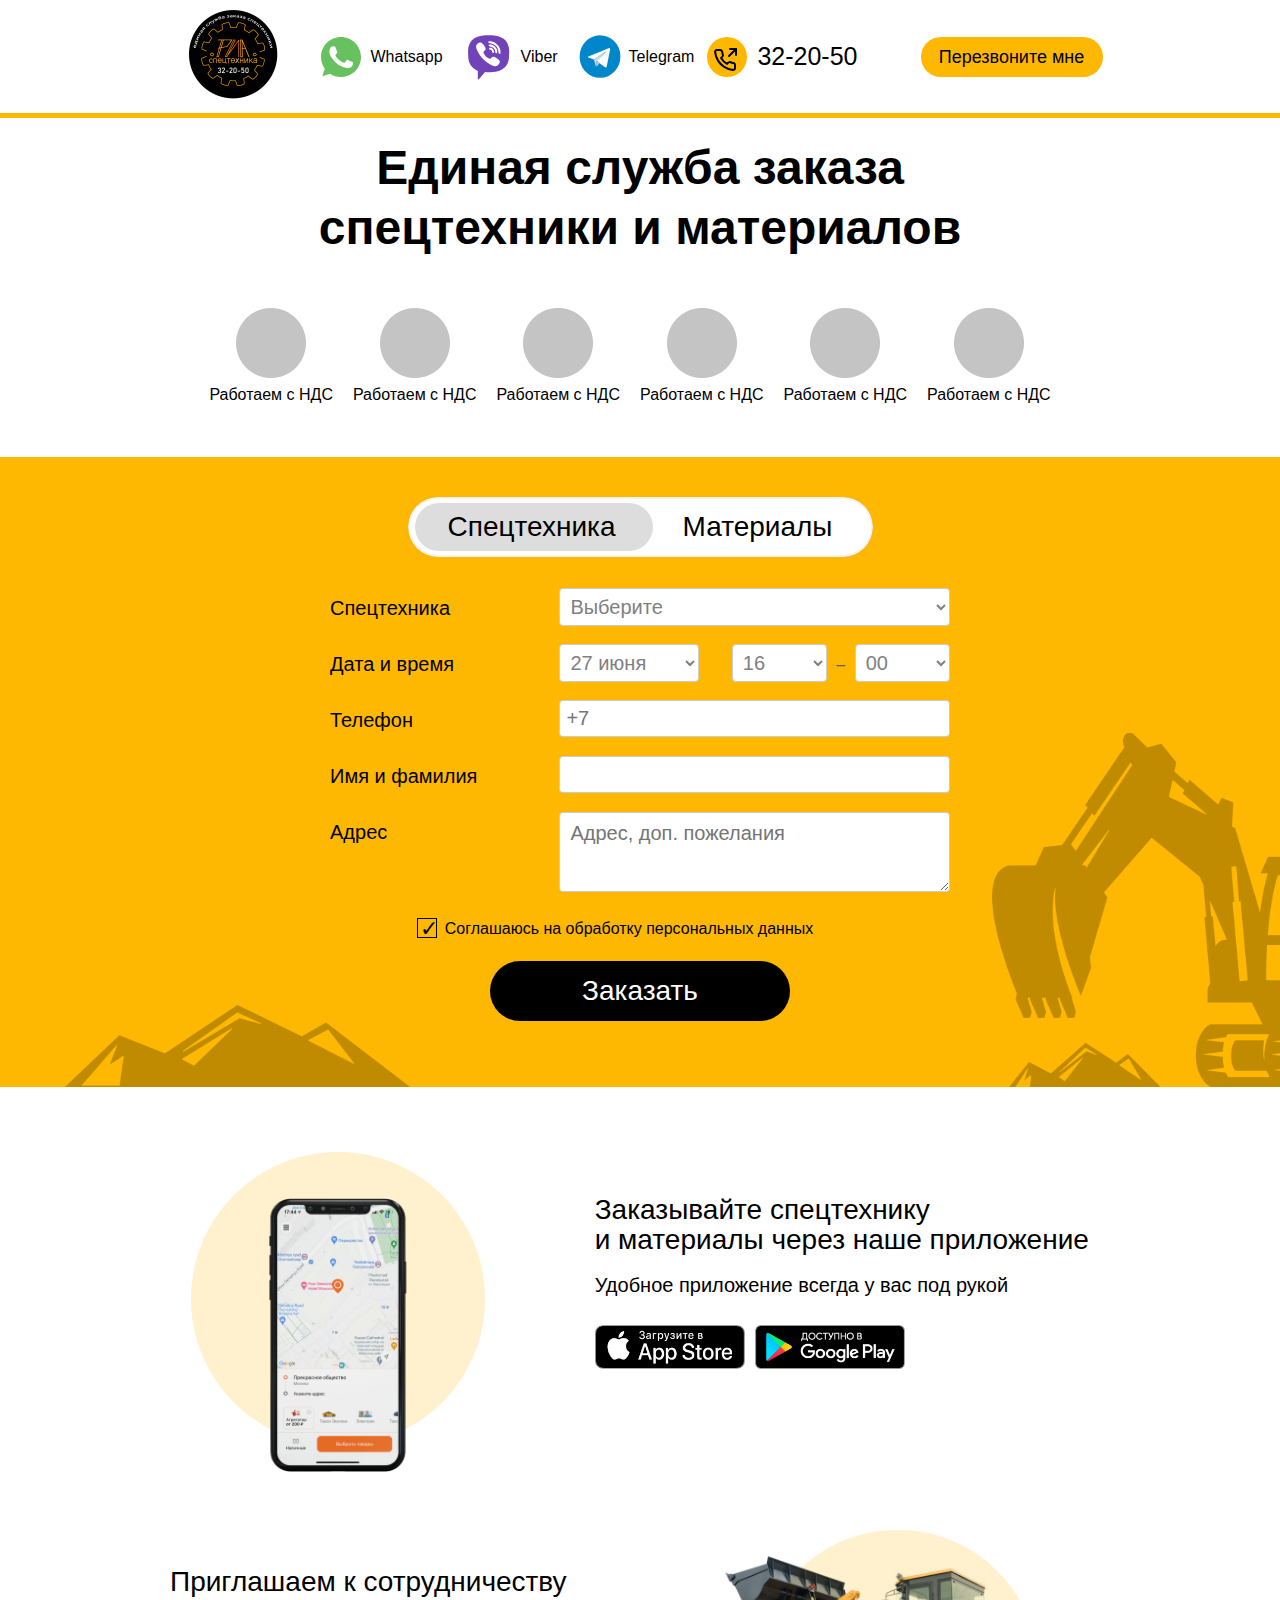
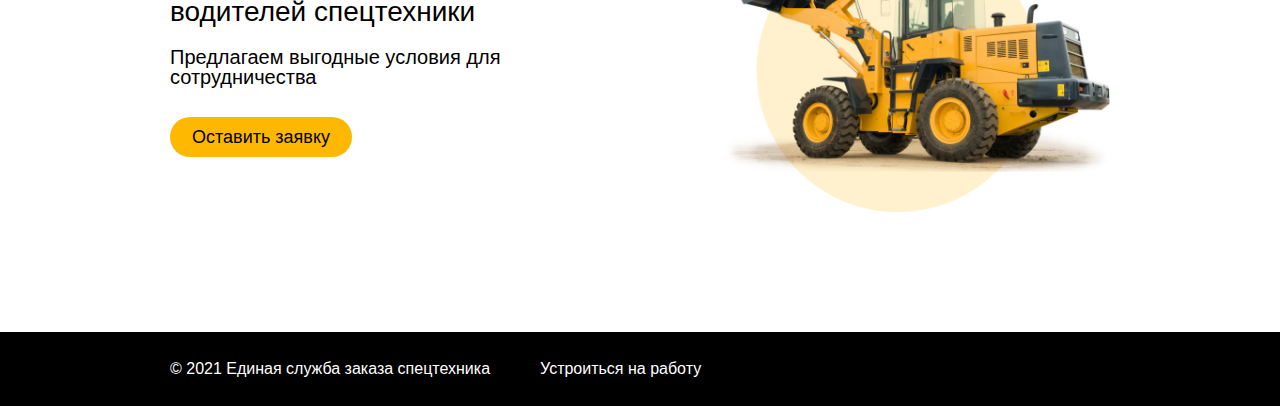
==== commit a28b0630: "add checkbox behavior with pure js" ====
--- a/index.html
+++ b/index.html
@@ -9,6 +9,7 @@
     <meta name="viewport" content="width=device-width, initial-scale=1.0">
     <link rel="stylesheet" href="css/reset.css">
     <link rel="stylesheet" href="css/style.css">
+    <script src="js/main.js"></script>
 </head>
 
 <body>
@@ -115,6 +116,75 @@
                         </div>
                       </div>
                     </form>
+                    <form action="" class="order order_2">
+                      <div class="row">
+                         <div class="col-25">
+                           <label for="fname">Материал</label>
+                         </div>
+                         <div class="col-75">
+                           <select id="mat" name="mat">
+                             <option value="" disabled selected>Выберите</option>
+                             <option value="pesok">Песок 10 тонн</option>
+                             <option value="kirpich">Кирпич 1 тонна</option>
+                             <option value="brus">Брус 200шт</option>
+                           </select>
+                         </div>
+                       </div>
+                       <div class="row">
+                         <div class="col-25">
+                           <label for="lname">Доставка</label>
+                         </div>
+                         <div class="col-75">
+                                   <select id="day" name="day">
+                             <option value="">27 июня</option>
+                             <option value="">28 июня</option>
+                             <option value="">29 июня</option>
+                           </select>
+                                   <select id="hour" name="hour">
+                             <option value="">16</option>
+                             <option value="">17</option>
+                             <option value="">18</option>
+                           </select><span class="dash"> &ndash; </span>
+                                   <select id="minute" name="minute">
+                             <option value="">00</option>
+                             <option value="">20</option>
+                             <option value="">40</option>
+                           </select>
+                         </div>
+                       </div>
+                       <div class="row">
+                         <div class="col-25">
+                           <label for="country">Телефон</label>
+                         </div>
+                         <div class="col-75">
+                             <input type="text" name="order__phone" placeholder="+7" >
+                         </div>
+                       </div>
+                         <div class="row">
+                         <div class="col-25">
+                           <label for="country">Имя и фамилия</label>
+                         </div>
+                         <div class="col-75">
+                             <input type="text" name="order__fio" placeholder="" >
+                         </div>
+                       </div>
+                       <div class="row">
+                         <div class="col-25">
+                           <label for="subadressject">Адрес</label>
+                         </div>
+                         <div class="col-75">
+                           <textarea id="adress" name="adress" placeholder="Адрес, доп. пожелания"></textarea>
+                         </div>
+                       </div>
+                     <div class="mid__row">
+                      
+                   <input type="checkbox" id="accept" name="accept" value="yes" checked>
+                   <label class="agree__label" for="accept"><span></span>Соглашаюсь на обработку персональных данных</label>
+                       <div class="row row__submit">
+                         <input type="submit" value="Заказать" class="order__submit">
+                       </div>
+                     </div>
+                   </form>
                       </div>
                     </div>
                 <img src="images/background_1.png" class="back1" alt="">
@@ -154,7 +224,7 @@
         <footer>
           <div class="container">
             <p>© 2021 Единая служба заказа спецтехника</p>
-            <a href="">Устроиться на работу</a>
+            <a href="job.html">Устроиться на работу</a>
           </div>
         </footer>
     </div>
--- a/css/style.css
+++ b/css/style.css
@@ -380,7 +380,7 @@
   }
 
   label {
-      padding: 15px 50px 15px 0;
+      padding: 10px 50px 15px 0;
       display: inline-block;
       font-size: 20px;
       line-height: 20px;
@@ -465,7 +465,7 @@
   }
   @media(max-width:767px){#day{
       max-width: 115px;
-      margin-right: 13px;
+      margin-right: 12px;
   }}
   #hour{
     margin-right: 5px;
@@ -559,9 +559,9 @@
     vertical-align: middle;
 }
 @media(max-width:767px){input[type=checkbox] + label span{
-    width: 16px;
-    height: 16px;
-    font-size: 16pt;
+    width: 18px;
+    height: 18px;
+    font-size: 24pt;
 }}
 
  input[type=checkbox]:checked + label span::after {
@@ -770,3 +770,14 @@
     line-height: 25px;
 }
 
+
+.order{
+  display: block;
+}
+.order.order_2{
+  display: none;
+}
+
+/* .order_2{
+  display: none;
+} */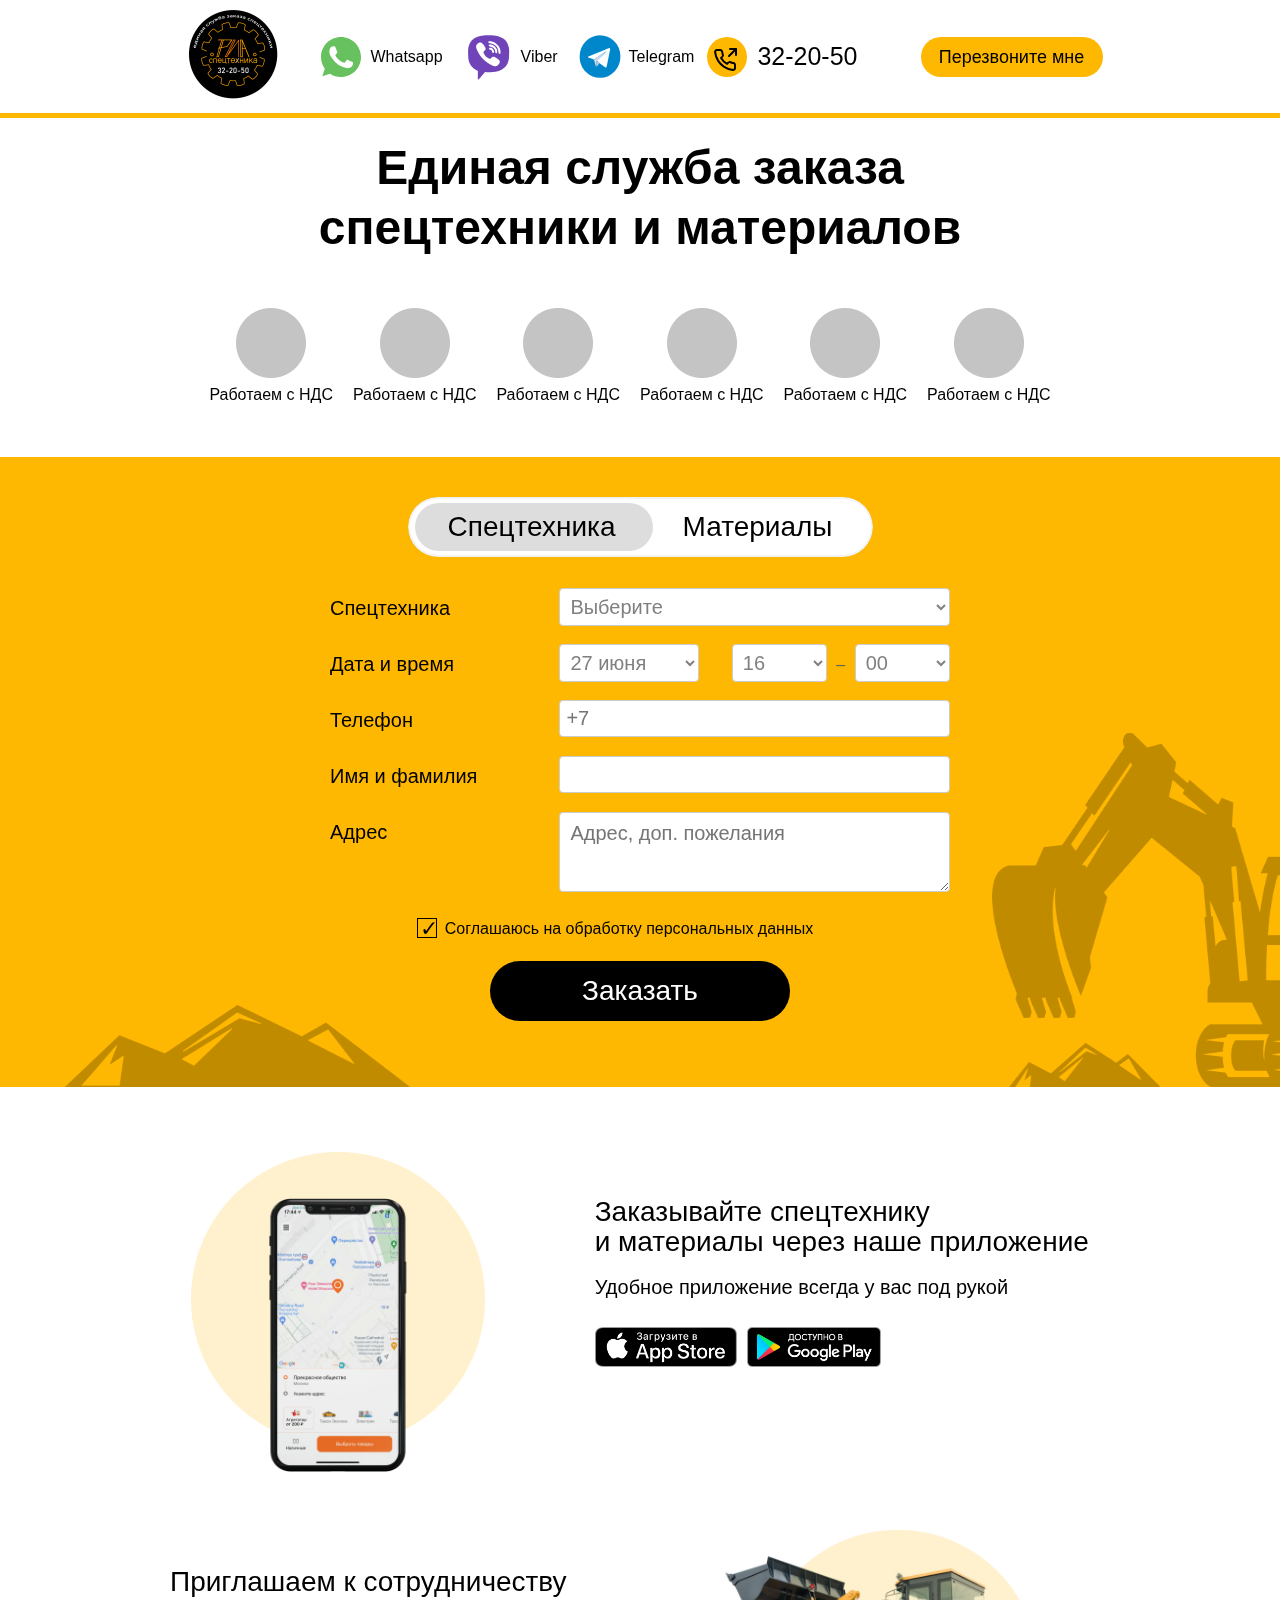
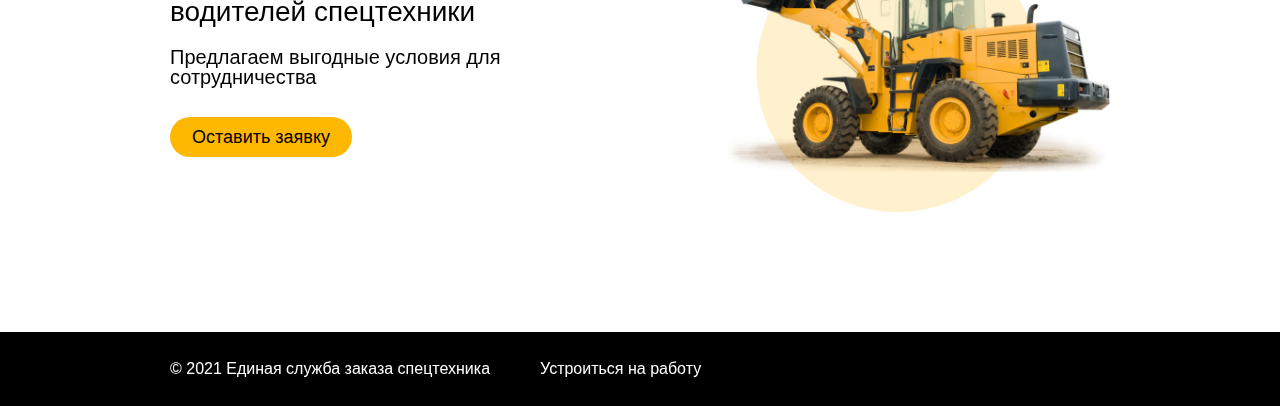
==== commit c82f0bc0: "add modal call window" ====
--- a/index.html
+++ b/index.html
@@ -9,7 +9,9 @@
     <meta name="viewport" content="width=device-width, initial-scale=1.0">
     <link rel="stylesheet" href="css/reset.css">
     <link rel="stylesheet" href="css/style.css">
+    <link rel="stylesheet" href="css/modal.css">
     <script src="js/main.js"></script>
+
 </head>
 
 <body>
@@ -22,7 +24,7 @@
                     <li class="social__item viber"><a href="/"><img src="images/viber_1.svg" alt=""></a><span>Viber</span></li>
                     <li class="social__item telegramm"><a href="/"><img src="images/telegram.svg" alt=""></a><span>Telegram</span></li>
                     <li class="social__item call"><a href="tel:32-20-50"><img src="images/call.svg" alt=""></a><span>32-20-50</span></li>
-                    <a href=""><button type="button" class="btn__item" data-toggle="modal" data-target="#modal-call__me">Перезвоните мне</button></a>
+                    <a><button type="button" id="show-1" class="btn__item show" data-toggle="modal" >Перезвоните мне</button></a>
                 </ul>
             </div>
             <div class="divider"></div>
@@ -199,8 +201,8 @@
                   <h2>Заказывайте спецтехнику <br> и материалы через наше приложение</h2>
                   <h3>Удобное приложение всегда у вас под рукой</h3>
                   <div class="apps">
-                    <img src="images/appstore.png" alt="">
-                    <img src="images/googleplay.png" alt="">
+                    <a href=""><img src="images/appstore.png" alt=""></a>
+                    <a href=""><img src="images/googleplay.png" alt=""></a>
                   </div>
               </div>
             </div>
@@ -229,4 +231,5 @@
         </footer>
     </div>
 </body>
+<script src="js/modal.js"></script>
 </html>--- a/css/style.css
+++ b/css/style.css
@@ -80,7 +80,9 @@
     display: flex;
     align-items: center;
 }
-
+.social__item a:hover{
+  opacity: 0.8;
+}
 .whatsapp a, .call a{
     margin-right: 10px;
 }
@@ -133,6 +135,9 @@
     height: 30px;
     font-size: 14px;
   }
+}
+.btn__item:hover{
+  opacity: 0.8;
 }
 
 .divider{
@@ -533,6 +538,9 @@
     line-height: 30px;
     font-size: 18px;
   }}
+  .order__submit:hover{
+    background-color: rgba(19, 19, 19, 1);
+  }
   @media(max-width:767px){.row__submit{
     width: 100%;
   }}
@@ -622,7 +630,11 @@
 
 .apps img{
     max-width: 150px;
-    max-height: 50px;
+    height: 40px;
+}
+.apps img:hover{
+  opacity: 0.8;
+  cursor: pointer;
 }
 @media(max-width:767px){.apps img{
     max-width: 145px;
@@ -686,6 +698,9 @@
 @media(max-width:767px){footer .container{
     flex-direction: column;
 }}
+footer .container a:hover{
+  opacity: 0.8;
+}
 
 footer p{
     margin-right: 50px;
@@ -760,7 +775,9 @@
     height: 50px;
     font-size: 18px;
 }
-
+.job__submit:hover{
+  background-color: rgba(19, 19, 19, 1);
+}
 .job__right .accept__label{
     margin-bottom: 20px;
 }
--- a/css/modal.css
+++ b/css/modal.css
@@ -0,0 +1,159 @@
+.modal__backdrop {
+    position: fixed;
+    top: 0;
+    right: 0;
+    bottom: 0;
+    left: 0;
+    background: rgba(0, 0, 0, 0.5);
+    opacity: 0;
+    z-index: -1;
+    pointer-events: none;
+    transition: opacity0 .2s ease-in;
+  }
+
+  .modal__content {
+    position: relative;
+    width: auto;
+    margin: 10px;
+    transition: opacity 0.3s ease-in;
+    display: flex;
+    flex-direction: column;
+    background-color: #FFB802;
+    background-clip: padding-box;
+    border: 1px solid rgba(0, 0, 0, 0.2);
+    border-radius: 10px;
+    box-shadow: 0 0 7px 0 rgba(0, 0, 0, 0.3);
+  }
+
+  @media (min-width: 576px) {
+    .modal__content {
+      max-width: 620px;
+      margin: 50px auto;
+    }
+  }
+
+  .modal__show .modal__backdrop,
+  .modal__show .modal__content {
+    opacity: 1;
+    z-index: 1050;
+    pointer-events: auto;
+    overflow-y: auto;
+  }
+
+  .modal__header {
+    display: flex;
+    align-items: center;
+    justify-content: space-between;
+    padding: 20px;
+  }
+
+  .modal__title {
+    margin-top: 0;
+    margin-bottom: 0;
+    margin: 0px auto;
+    font-size: 26px;
+    line-height: 50px;
+    font-weight: 500;
+  }
+
+  .modal__btn-close {
+    float: right;
+    font-family: sans-serif;
+    font-size: 43px;
+    font-weight: 300;
+    line-height: 1;
+    color: #000;
+    padding-bottom: 30px;
+    /* text-shadow: 0 1px 0 #fff; */
+
+    text-decoration: none;
+  }
+
+  .modal__btn-close:focus,
+  .modal__btn-close:hover {
+    color: #000;
+    text-decoration: none;
+    cursor: pointer;
+    opacity: 0.75;
+  }
+
+  .modal__btn-close:hover {
+    color: #000;
+    /* background-color: #5a6268; */
+    border-color: #545b62;
+    opacity: 0.7;
+  }
+
+  .modal__body {
+    position: relative;
+    padding: 20px;
+    overflow: auto;
+  }
+  .modal__body label{
+    font-size: 18px;
+  }
+  .modal__body .agree__label{
+      font-size: 16px;
+      line-height: 20px;
+  }
+  .modal__body .order{
+      padding-top: unset;
+      width: 100%;
+  }
+  .modal__body .order__submit{
+    font-weight: 500;
+    font-size: 18px;
+    line-height: 20px;
+    width: 260px;
+    height: 50px;
+  }
+  .modal__footer {
+    display: flex;
+    align-items: center;
+    justify-content: flex-end;
+    padding: 10px;
+    border-bottom-right-radius: 0.3rem;
+    border-bottom-left-radius: 0.3rem;
+  }
+
+  .btn {
+    display: inline-block;
+    font-weight: 400;
+    color: #212529;
+    text-align: center;
+    vertical-align: middle;
+    cursor: pointer;
+    user-select: none;
+    background-color: transparent;
+    border: 1px solid transparent;
+    padding: 4px 6px;
+    font-size: 16px;
+    line-height: 1.5;
+    transition: color 0.15s ease-in-out, background-color 0.15s ease-in-out, border-color 0.15s ease-in-out, box-shadow 0.15s ease-in-out;
+    border-radius: 4px;
+  }
+
+  .btn-2 {
+    color: #fff;
+    background-color: #dc3545;
+    border-color: #dc3545;
+  }
+
+  .btn-1 {
+    color: #212529;
+    background-color: #f8f9fa;
+    border-color: #f8f9fa;
+    margin-left: 10px;
+  }
+
+  .btn-2:hover {
+    color: #fff;
+    background-color: #c82333;
+    border-color: #bd2130;
+  }
+
+  .btn-1:hover {
+    color: #212529;
+    background-color: #e2e6ea;
+    border-color: #dae0e5;
+  }